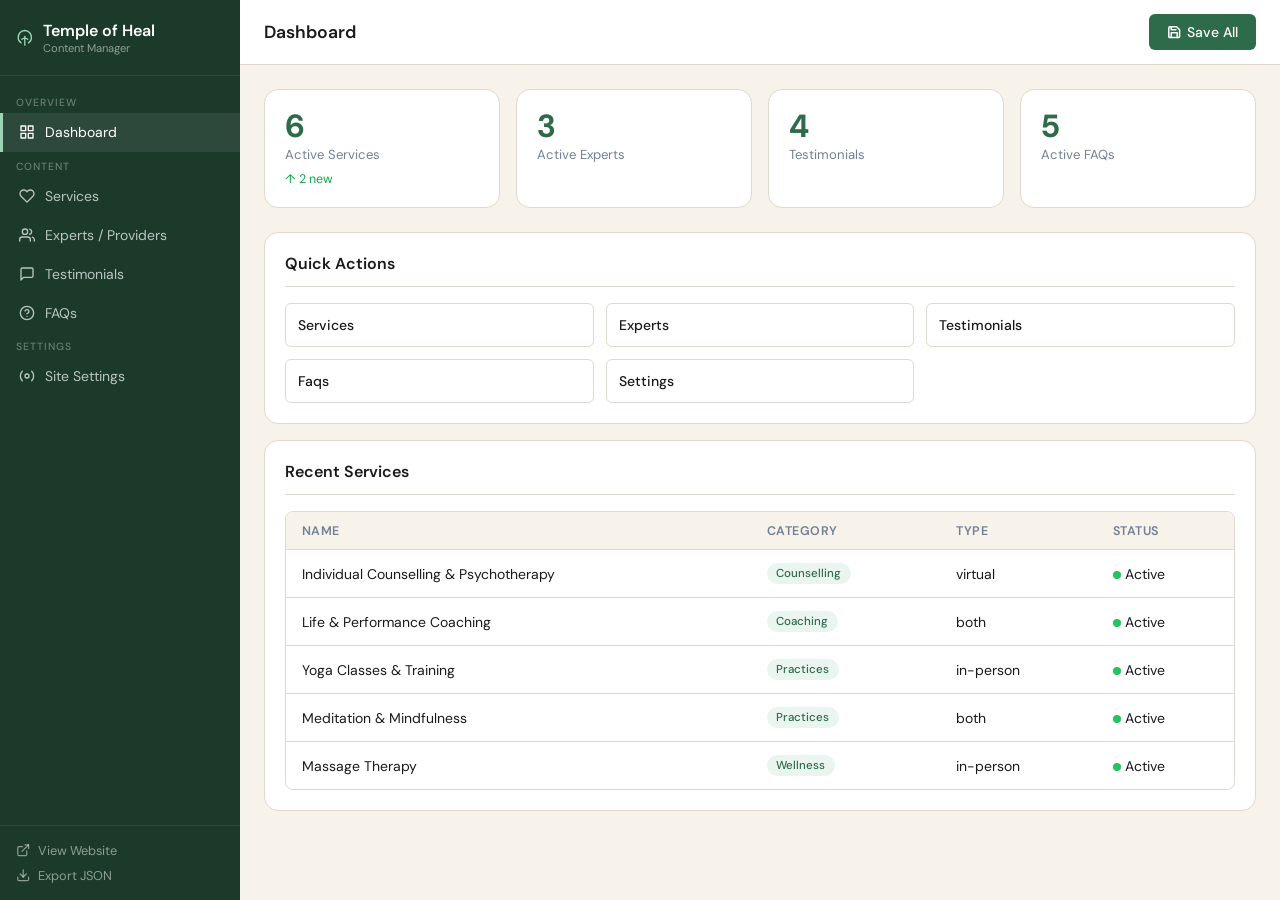
==== admin/index.html @ 11eb3a42 "Local changes: hero image, newsletter, social proof, CSS fix" ====
<!DOCTYPE html>
<html lang="en">
<head>
  <meta charset="UTF-8">
  <meta name="viewport" content="width=device-width, initial-scale=1.0">
  <title>CMS Admin – Temple of Heal</title>
  <meta name="robots" content="noindex, nofollow">
  <link rel="preconnect" href="https://fonts.googleapis.com">
  <link rel="preconnect" href="https://fonts.gstatic.com" crossorigin>
  <link href="https://fonts.googleapis.com/css2?family=DM+Sans:opsz,wght@9..40,300;9..40,400;9..40,500;9..40,600&display=swap" rel="stylesheet">
  <link rel="icon" href="data:image/svg+xml,<svg xmlns='http://www.w3.org/2000/svg' viewBox='0 0 100 100'><rect width='100' height='100' rx='20' fill='%231B3A2A'/><text y='72' x='50' text-anchor='middle' font-size='60'>🌿</text></svg>">
  <style>
    *, *::before, *::after { box-sizing: border-box; margin: 0; padding: 0; }
    :root {
      --g900: #0F2419; --g800: #1B3A2A; --g600: #2E6B4A; --g400: #5AA878;
      --g100: #EBF5F0; --cream: #F7F2EA; --white: #fff;
      --text: #1A1A1A; --mid: #4A5568; --lt: #718096;
      --border: #E2D9CC; --gold: #C49B3C; --red: #DC2626;
      --r: 0.5rem; --r-lg: 0.875rem; --shadow: 0 2px 12px rgba(0,0,0,.08);
      --trans: .2s ease; --sidebar-w: 240px;
    }
    html, body { height: 100%; font-family: 'DM Sans', system-ui, sans-serif; color: var(--text); background: var(--cream); }
    a { color: inherit; text-decoration: none; }
    button { cursor: pointer; font-family: inherit; }
    input, textarea, select { font-family: inherit; }
    img { max-width: 100%; }

    /* Layout */
    .app { display: flex; height: 100vh; overflow: hidden; }
    .sidebar {
      width: var(--sidebar-w); flex-shrink: 0; background: var(--g800);
      display: flex; flex-direction: column; overflow-y: auto;
    }
    .sidebar-header {
      padding: 1.25rem 1rem; border-bottom: 1px solid rgba(255,255,255,.08);
      display: flex; align-items: center; gap: .6rem;
      color: #fff; font-size: 1rem; font-weight: 600;
    }
    .sidebar-header svg { color: #9DD4B5; width: 1.1rem; height: 1.1rem; }
    .sidebar-header small { display: block; font-size: .7rem; font-weight: 400; color: rgba(255,255,255,.5); }
    .sidebar-nav { flex: 1; padding: .75rem 0; }
    .nav-section { padding: .5rem 1rem .25rem; font-size: .65rem; letter-spacing: .1em; text-transform: uppercase; color: rgba(255,255,255,.35); font-weight: 500; }
    .nav-item {
      display: flex; align-items: center; gap: .65rem; padding: .65rem 1rem;
      color: rgba(255,255,255,.7); font-size: .875rem; cursor: pointer;
      border-left: 3px solid transparent; transition: var(--trans);
    }
    .nav-item:hover { color: #fff; background: rgba(255,255,255,.05); }
    .nav-item.active { color: #fff; background: rgba(255,255,255,.08); border-left-color: #9DD4B5; }
    .nav-item svg { width: 1rem; height: 1rem; flex-shrink: 0; }
    .sidebar-footer {
      padding: 1rem; border-top: 1px solid rgba(255,255,255,.08);
      display: flex; flex-direction: column; gap: .5rem;
    }
    .sidebar-footer a {
      display: flex; align-items: center; gap: .5rem; color: rgba(255,255,255,.5);
      font-size: .8rem; transition: color var(--trans);
    }
    .sidebar-footer a:hover { color: rgba(255,255,255,.85); }
    .sidebar-footer a svg { width: .9rem; height: .9rem; }

    /* Main content */
    .main { flex: 1; overflow-y: auto; display: flex; flex-direction: column; }
    .topbar {
      background: var(--white); border-bottom: 1px solid var(--border);
      padding: .875rem 1.5rem; display: flex; align-items: center; justify-content: space-between;
      position: sticky; top: 0; z-index: 100;
    }
    .topbar h1 { font-size: 1.1rem; font-weight: 600; }
    .topbar-actions { display: flex; align-items: center; gap: .75rem; }
    .content { flex: 1; padding: 1.5rem; }

    /* Buttons */
    .btn { display: inline-flex; align-items: center; gap: .4rem; padding: .55rem 1.1rem; border-radius: 0.375rem; font-size: .875rem; font-weight: 500; border: none; transition: var(--trans); cursor: pointer; }
    .btn-primary { background: var(--g600); color: #fff; }
    .btn-primary:hover { background: #245839; }
    .btn-secondary { background: var(--white); color: var(--text); border: 1.5px solid var(--border); }
    .btn-secondary:hover { border-color: var(--g600); color: var(--g600); }
    .btn-danger { background: #FEF2F2; color: var(--red); border: 1.5px solid #FECACA; }
    .btn-danger:hover { background: #FEE2E2; }
    .btn-sm { padding: .35rem .75rem; font-size: .8rem; }
    .btn svg { width: .9rem; height: .9rem; }

    /* Cards */
    .card { background: var(--white); border: 1.5px solid var(--border); border-radius: var(--r-lg); padding: 1.25rem; margin-bottom: 1rem; }
    .card-header { display: flex; align-items: center; justify-content: space-between; margin-bottom: 1rem; padding-bottom: .75rem; border-bottom: 1px solid var(--border); }
    .card-header h2 { font-size: 1rem; font-weight: 600; }

    /* Tables */
    .table-wrap { overflow-x: auto; border-radius: var(--r); border: 1.5px solid var(--border); }
    table { width: 100%; border-collapse: collapse; }
    th { background: var(--cream); text-align: left; padding: .65rem 1rem; font-size: .78rem; font-weight: 600; letter-spacing: .04em; text-transform: uppercase; color: var(--lt); border-bottom: 1.5px solid var(--border); }
    td { padding: .8rem 1rem; border-bottom: 1px solid var(--border); font-size: .875rem; vertical-align: middle; }
    tr:last-child td { border-bottom: none; }
    tr:hover td { background: var(--cream); }
    .td-actions { display: flex; gap: .4rem; }

    /* Badges */
    .badge { display: inline-flex; align-items: center; gap: .25rem; padding: .2rem .6rem; border-radius: 999px; font-size: .72rem; font-weight: 500; }
    .badge-green { background: var(--g100); color: var(--g600); }
    .badge-gold { background: #FFF8E7; color: var(--gold); }
    .badge-gray { background: #F3F4F6; color: #6B7280; }
    .badge-new { background: #FFF7ED; color: #C2410C; }
    .status-dot { width: .5rem; height: .5rem; border-radius: 50%; display: inline-block; }
    .dot-green { background: #22C55E; }
    .dot-gray { background: #9CA3AF; }

    /* Forms */
    .form-grid { display: grid; grid-template-columns: repeat(2, 1fr); gap: 1rem; }
    .form-grid.cols-1 { grid-template-columns: 1fr; }
    .field { display: flex; flex-direction: column; gap: .4rem; }
    .field.span-2 { grid-column: 1 / -1; }
    label { font-size: .82rem; font-weight: 500; color: var(--mid); }
    label .req { color: var(--red); margin-left: 2px; }
    input[type=text], input[type=email], input[type=url], input[type=tel], input[type=number],
    textarea, select {
      width: 100%; padding: .6rem .85rem; border: 1.5px solid var(--border); border-radius: var(--r);
      font-size: .875rem; color: var(--text); background: var(--white);
      transition: border-color var(--trans), box-shadow var(--trans); outline: none;
    }
    input:focus, textarea:focus, select:focus { border-color: var(--g600); box-shadow: 0 0 0 3px rgba(46,107,74,.1); }
    textarea { resize: vertical; min-height: 100px; }
    .hint { font-size: .75rem; color: var(--lt); }

    /* Tabs */
    .tab-bar { display: flex; gap: .25rem; background: var(--cream); border: 1.5px solid var(--border); border-radius: var(--r); padding: .25rem; margin-bottom: 1.25rem; width: fit-content; flex-wrap: wrap; }
    .tab { padding: .4rem 1rem; border-radius: calc(var(--r) - 2px); font-size: .85rem; font-weight: 500; color: var(--mid); cursor: pointer; transition: var(--trans); border: none; background: none; }
    .tab.active { background: var(--white); color: var(--g600); box-shadow: var(--shadow); }

    /* Fields manager */
    .fields-list { display: flex; flex-direction: column; gap: .5rem; }
    .field-item { display: flex; align-items: center; gap: .75rem; background: var(--cream); border: 1.5px solid var(--border); border-radius: var(--r); padding: .6rem .85rem; }
    .field-item input[type=text] { flex: 1; border: none; background: transparent; box-shadow: none; padding: 0; }
    .field-item input[type=text]:focus { box-shadow: none; border: none; }
    .field-badge { font-size: .7rem; padding: .15rem .5rem; border-radius: 999px; white-space: nowrap; }
    .field-badge.req { background: #FFF7ED; color: #C2410C; }
    .field-badge.opt { background: var(--g100); color: var(--g600); }
    .add-field-row { display: flex; gap: .5rem; margin-top: .5rem; }
    .add-field-row input { flex: 1; }

    /* Modal */
    .modal-backdrop { position: fixed; inset: 0; background: rgba(0,0,0,.45); z-index: 999; display: flex; align-items: center; justify-content: center; padding: 1rem; }
    .modal-backdrop[hidden] { display: none; }
    .modal { background: var(--white); border-radius: var(--r-lg); width: 100%; max-width: 680px; max-height: 90vh; display: flex; flex-direction: column; box-shadow: 0 20px 60px rgba(0,0,0,.2); }
    .modal-header { padding: 1.25rem 1.5rem; border-bottom: 1px solid var(--border); display: flex; align-items: center; justify-content: space-between; flex-shrink: 0; }
    .modal-header h3 { font-size: 1rem; font-weight: 600; }
    .modal-body { padding: 1.5rem; overflow-y: auto; flex: 1; }
    .modal-footer { padding: 1rem 1.5rem; border-top: 1px solid var(--border); display: flex; justify-content: flex-end; gap: .75rem; flex-shrink: 0; }

    /* Dashboard stats */
    .stats-grid { display: grid; grid-template-columns: repeat(4, 1fr); gap: 1rem; margin-bottom: 1.5rem; }
    .stat-card { background: var(--white); border: 1.5px solid var(--border); border-radius: var(--r-lg); padding: 1.25rem; }
    .stat-card .num { font-size: 2rem; font-weight: 700; color: var(--g600); line-height: 1; display: block; }
    .stat-card .lbl { font-size: .82rem; color: var(--lt); margin-top: .3rem; }
    .stat-card .chg { font-size: .78rem; color: #16A34A; margin-top: .5rem; }

    /* Toggle switch */
    .toggle-wrap { display: flex; align-items: center; gap: .5rem; }
    .toggle { position: relative; width: 2.5rem; height: 1.4rem; flex-shrink: 0; }
    .toggle input { opacity: 0; width: 0; height: 0; }
    .toggle-slider { position: absolute; inset: 0; background: #D1D5DB; border-radius: 999px; cursor: pointer; transition: var(--trans); }
    .toggle-slider::before { content: ''; position: absolute; width: 1rem; height: 1rem; left: .2rem; top: 50%; transform: translateY(-50%); background: #fff; border-radius: 50%; transition: var(--trans); }
    .toggle input:checked + .toggle-slider { background: var(--g600); }
    .toggle input:checked + .toggle-slider::before { left: 1.3rem; }
    .toggle-label { font-size: .875rem; color: var(--mid); }

    /* Alert */
    .alert { display: flex; align-items: flex-start; gap: .75rem; padding: .875rem 1rem; border-radius: var(--r); margin-bottom: 1rem; font-size: .875rem; }
    .alert-success { background: #F0FDF4; color: #166534; border: 1px solid #BBF7D0; }
    .alert-error   { background: #FEF2F2; color: var(--red); border: 1px solid #FECACA; }
    .alert[hidden]  { display: none; }
    .alert svg { width: 1rem; height: 1rem; flex-shrink: 0; margin-top: .1rem; }

    /* Responsive */
    @media (max-width: 900px) {
      .stats-grid { grid-template-columns: repeat(2, 1fr); }
    }
    @media (max-width: 680px) {
      .sidebar { display: none; }
      .form-grid { grid-template-columns: 1fr; }
      .stats-grid { grid-template-columns: 1fr 1fr; }
    }
  </style>
</head>
<body>
<div class="app">

  <!-- ── Sidebar ────────────────────────────────────────── -->
  <aside class="sidebar" role="navigation" aria-label="Admin navigation">
    <div class="sidebar-header">
      <svg viewBox="0 0 24 24" fill="none" stroke="currentColor" stroke-width="1.8" stroke-linecap="round" stroke-linejoin="round" aria-hidden="true"><path d="M12 2C6 2 3 7 3 12c0 3 1.5 5.5 4 7"/><path d="M12 2c6 0 9 5 9 10 0 3-1.5 5.5-4 7"/><path d="M12 22V10"/><path d="M8 14c1.5-1 3-1.5 4-1.5s2.5.5 4 1.5"/></svg>
      <div>Temple of Heal<small>Content Manager</small></div>
    </div>

    <nav class="sidebar-nav">
      <div class="nav-section">Overview</div>
      <div class="nav-item active" data-panel="dashboard">
        <svg viewBox="0 0 24 24" fill="none" stroke="currentColor" stroke-width="2" stroke-linecap="round" stroke-linejoin="round"><rect x="3" y="3" width="7" height="7"/><rect x="14" y="3" width="7" height="7"/><rect x="14" y="14" width="7" height="7"/><rect x="3" y="14" width="7" height="7"/></svg>
        Dashboard
      </div>

      <div class="nav-section">Content</div>
      <div class="nav-item" data-panel="services">
        <svg viewBox="0 0 24 24" fill="none" stroke="currentColor" stroke-width="2" stroke-linecap="round" stroke-linejoin="round"><path d="M20.84 4.61a5.5 5.5 0 0 0-7.78 0L12 5.67l-1.06-1.06a5.5 5.5 0 0 0-7.78 7.78l1.06 1.06L12 21.23l7.78-7.78 1.06-1.06a5.5 5.5 0 0 0 0-7.78z"/></svg>
        Services
      </div>
      <div class="nav-item" data-panel="experts">
        <svg viewBox="0 0 24 24" fill="none" stroke="currentColor" stroke-width="2" stroke-linecap="round" stroke-linejoin="round"><path d="M17 21v-2a4 4 0 0 0-4-4H5a4 4 0 0 0-4 4v2"/><circle cx="9" cy="7" r="4"/><path d="M23 21v-2a4 4 0 0 0-3-3.87"/><path d="M16 3.13a4 4 0 0 1 0 7.75"/></svg>
        Experts / Providers
      </div>
      <div class="nav-item" data-panel="testimonials">
        <svg viewBox="0 0 24 24" fill="none" stroke="currentColor" stroke-width="2" stroke-linecap="round" stroke-linejoin="round"><path d="M21 15a2 2 0 0 1-2 2H7l-4 4V5a2 2 0 0 1 2-2h14a2 2 0 0 1 2 2z"/></svg>
        Testimonials
      </div>
      <div class="nav-item" data-panel="faqs">
        <svg viewBox="0 0 24 24" fill="none" stroke="currentColor" stroke-width="2" stroke-linecap="round" stroke-linejoin="round"><circle cx="12" cy="12" r="10"/><path d="M9.09 9a3 3 0 0 1 5.83 1c0 2-3 3-3 3"/><line x1="12" y1="17" x2="12.01" y2="17"/></svg>
        FAQs
      </div>

      <div class="nav-section">Settings</div>
      <div class="nav-item" data-panel="settings">
        <svg viewBox="0 0 24 24" fill="none" stroke="currentColor" stroke-width="2" stroke-linecap="round" stroke-linejoin="round"><circle cx="12" cy="12" r="3"/><path d="M19.07 4.93a10 10 0 0 1 0 14.14"/><path d="M4.93 4.93a10 10 0 0 0 0 14.14"/></svg>
        Site Settings
      </div>
    </nav>

    <div class="sidebar-footer">
      <a href="../index.html" target="_blank">
        <svg viewBox="0 0 24 24" fill="none" stroke="currentColor" stroke-width="2" stroke-linecap="round" stroke-linejoin="round" aria-hidden="true"><path d="M18 13v6a2 2 0 0 1-2 2H5a2 2 0 0 1-2-2V8a2 2 0 0 1 2-2h6"/><polyline points="15 3 21 3 21 9"/><line x1="10" y1="14" x2="21" y2="3"/></svg>
        View Website
      </a>
      <a href="#" id="export-btn">
        <svg viewBox="0 0 24 24" fill="none" stroke="currentColor" stroke-width="2" stroke-linecap="round" stroke-linejoin="round" aria-hidden="true"><path d="M21 15v4a2 2 0 0 1-2 2H5a2 2 0 0 1-2-2v-4"/><polyline points="7 10 12 15 17 10"/><line x1="12" y1="15" x2="12" y2="3"/></svg>
        Export JSON
      </a>
    </div>
  </aside>

  <!-- ── Main content ───────────────────────────────────── -->
  <div class="main">
    <div class="topbar">
      <h1 id="panel-title">Dashboard</h1>
      <div class="topbar-actions">
        <div id="alert-success" class="alert alert-success" hidden>
          <svg viewBox="0 0 24 24" fill="none" stroke="currentColor" stroke-width="2" stroke-linecap="round" stroke-linejoin="round"><path d="M22 11.08V12a10 10 0 1 1-5.93-9.14"/><polyline points="22 4 12 14.01 9 11.01"/></svg>
          <span id="alert-text">Saved!</span>
        </div>
        <button class="btn btn-primary" id="save-btn">
          <svg viewBox="0 0 24 24" fill="none" stroke="currentColor" stroke-width="2.5" stroke-linecap="round" stroke-linejoin="round" aria-hidden="true"><path d="M19 21H5a2 2 0 0 1-2-2V5a2 2 0 0 1 2-2h11l5 5v11a2 2 0 0 1-2 2z"/><polyline points="17 21 17 13 7 13 7 21"/><polyline points="7 3 7 8 15 8"/></svg>
          Save All
        </button>
      </div>
    </div>

    <div class="content" id="main-content">
      <!-- Panels rendered by JS -->
    </div>
  </div>
</div>

<!-- Modal for service/expert editing -->
<div class="modal-backdrop" id="modal" hidden>
  <div class="modal" role="dialog" aria-modal="true" aria-labelledby="modal-title">
    <div class="modal-header">
      <h3 id="modal-title">Edit Item</h3>
      <button class="btn btn-secondary btn-sm" id="modal-close">
        <svg viewBox="0 0 24 24" fill="none" stroke="currentColor" stroke-width="2.5" stroke-linecap="round" stroke-linejoin="round"><line x1="18" y1="6" x2="6" y2="18"/><line x1="6" y1="6" x2="18" y2="18"/></svg>
        Close
      </button>
    </div>
    <div class="modal-body" id="modal-body"></div>
    <div class="modal-footer">
      <button class="btn btn-secondary" id="modal-cancel">Cancel</button>
      <button class="btn btn-primary" id="modal-save">Save Changes</button>
    </div>
  </div>
</div>

<script src="../js/cms-data.js"></script>
<script>
(function () {
  'use strict';

  /* ── State ───────────────────────────────────────────── */
  let cms;
  try {
    const saved = localStorage.getItem('toh_cms');
    cms = saved ? JSON.parse(saved) : deepCopy(TOH_CMS);
  } catch (_) {
    cms = deepCopy(TOH_CMS);
  }

  function deepCopy(o) { return JSON.parse(JSON.stringify(o)); }
  function saveCMS() {
    localStorage.setItem('toh_cms', JSON.stringify(cms));
    showAlert('Changes saved successfully!');
  }
  function showAlert(msg) {
    const el = document.getElementById('alert-success');
    document.getElementById('alert-text').textContent = msg;
    el.hidden = false;
    clearTimeout(el._t);
    el._t = setTimeout(() => { el.hidden = true; }, 2500);
  }

  let currentPanel = 'dashboard';
  let modalCallback = null;

  /* ── Nav ─────────────────────────────────────────────── */
  document.querySelectorAll('.nav-item[data-panel]').forEach(item => {
    item.addEventListener('click', () => {
      document.querySelectorAll('.nav-item').forEach(i => i.classList.remove('active'));
      item.classList.add('active');
      currentPanel = item.dataset.panel;
      document.getElementById('panel-title').textContent = item.textContent.trim();
      renderPanel(currentPanel);
    });
  });

  /* ── Save button ─────────────────────────────────────── */
  document.getElementById('save-btn').addEventListener('click', saveCMS);

  /* ── Export ──────────────────────────────────────────── */
  document.getElementById('export-btn').addEventListener('click', e => {
    e.preventDefault();
    const blob = new Blob([JSON.stringify(cms, null, 2)], { type: 'application/json' });
    const a = document.createElement('a');
    a.href = URL.createObjectURL(blob);
    a.download = 'toh-cms-export.json';
    a.click();
  });

  /* ── Modal ───────────────────────────────────────────── */
  function openModal(title, bodyHtml, onSave) {
    document.getElementById('modal-title').textContent = title;
    document.getElementById('modal-body').innerHTML = bodyHtml;
    modalCallback = onSave;
    document.getElementById('modal').hidden = false;
  }
  function closeModal() {
    document.getElementById('modal').hidden = true;
    modalCallback = null;
  }
  document.getElementById('modal-close').addEventListener('click', closeModal);
  document.getElementById('modal-cancel').addEventListener('click', closeModal);
  document.getElementById('modal-save').addEventListener('click', () => {
    if (modalCallback) modalCallback();
    closeModal();
    saveCMS();
  });
  document.getElementById('modal').addEventListener('click', e => {
    if (e.target === document.getElementById('modal')) closeModal();
  });

  /* ── Render panels ───────────────────────────────────── */
  function renderPanel(name) {
    const el = document.getElementById('main-content');
    switch (name) {
      case 'dashboard':    el.innerHTML = dashboardHTML(); break;
      case 'services':     el.innerHTML = servicesHTML(); bindServiceEvents(); break;
      case 'experts':      el.innerHTML = expertsHTML(); bindExpertEvents(); break;
      case 'testimonials': el.innerHTML = testimonialsHTML(); bindTestimonialEvents(); break;
      case 'faqs':         el.innerHTML = faqsHTML(); bindFaqEvents(); break;
      case 'settings':     el.innerHTML = settingsHTML(); bindSettingsEvents(); break;
    }
  }

  /* ── DASHBOARD ───────────────────────────────────────── */
  function dashboardHTML() {
    const activeServices = cms.services.filter(s => s.isActive).length;
    const activeExperts  = cms.experts.filter(e => e.isActive).length;
    return `
    <div class="stats-grid">
      <div class="stat-card"><span class="num">${activeServices}</span><div class="lbl">Active Services</div><div class="chg">↑ ${cms.services.filter(s=>s.isNew).length} new</div></div>
      <div class="stat-card"><span class="num">${activeExperts}</span><div class="lbl">Active Experts</div></div>
      <div class="stat-card"><span class="num">${cms.testimonials.filter(t=>t.isActive).length}</span><div class="lbl">Testimonials</div></div>
      <div class="stat-card"><span class="num">${cms.faqs.filter(f=>f.isActive).length}</span><div class="lbl">Active FAQs</div></div>
    </div>
    <div class="card">
      <div class="card-header"><h2>Quick Actions</h2></div>
      <div style="display:grid;grid-template-columns:repeat(3,1fr);gap:.75rem">
        ${['services','experts','testimonials','faqs','settings'].map(p=>`
          <button class="btn btn-secondary" onclick="document.querySelector('[data-panel=${p}]').click()"
            style="justify-content:flex-start;gap:.5rem;padding:.75rem">
            ${p.charAt(0).toUpperCase()+p.slice(1)}
          </button>`).join('')}
      </div>
    </div>
    <div class="card">
      <div class="card-header"><h2>Recent Services</h2></div>
      <div class="table-wrap">
        <table>
          <thead><tr><th>Name</th><th>Category</th><th>Type</th><th>Status</th></tr></thead>
          <tbody>${cms.services.slice(0,5).map(s=>`
            <tr>
              <td>${s.name}</td>
              <td><span class="badge badge-green">${s.category}</span></td>
              <td>${s.sessionType}</td>
              <td><span class="status-dot ${s.isActive?'dot-green':'dot-gray'}"></span> ${s.isActive?'Active':'Inactive'}</td>
            </tr>`).join('')}
          </tbody>
        </table>
      </div>
    </div>`;
  }

  /* ── SERVICES ────────────────────────────────────────── */
  function servicesHTML() {
    return `
    <div class="card">
      <div class="card-header">
        <h2>Services (${cms.services.length})</h2>
        <button class="btn btn-primary btn-sm" id="add-service-btn">+ Add Service</button>
      </div>
      <div class="table-wrap">
        <table>
          <thead><tr><th>Name</th><th>Category</th><th>Price Range</th><th>Type</th><th>New</th><th>Status</th><th>Actions</th></tr></thead>
          <tbody id="services-tbody">
            ${cms.services.map((s,i) => `
            <tr data-idx="${i}">
              <td><strong>${s.name}</strong></td>
              <td><span class="badge badge-green">${s.category}</span></td>
              <td>${s.priceRange}</td>
              <td>${s.sessionType}</td>
              <td>${s.isNew ? '<span class="badge badge-new">NEW</span>' : '—'}</td>
              <td>
                <label class="toggle-wrap">
                  <label class="toggle"><input type="checkbox" class="service-toggle" data-idx="${i}" ${s.isActive?'checked':''}><span class="toggle-slider"></span></label>
                  <span class="toggle-label">${s.isActive?'Active':'Off'}</span>
                </label>
              </td>
              <td>
                <div class="td-actions">
                  <button class="btn btn-secondary btn-sm edit-service" data-idx="${i}">Edit</button>
                  <button class="btn btn-danger btn-sm del-service" data-idx="${i}">Del</button>
                </div>
              </td>
            </tr>`).join('')}
          </tbody>
        </table>
      </div>
    </div>`;
  }

  function serviceModalHTML(s) {
    const rf = (s.requiredFields || []).join(', ');
    const of_ = (s.optionalFields || []).join(', ');
    const rd = (s.requiredDocs || []).join(', ');
    const od = (s.optionalDocs || []).join(', ');
    const dur = (s.duration || []).join(', ');
    return `
    <div class="tab-bar" id="svc-tabs">
      <button class="tab active" data-tab="basic">Basic Info</button>
      <button class="tab" data-tab="fields">Booking Fields</button>
      <button class="tab" data-tab="docs">Documents</button>
    </div>

    <div id="svc-tab-basic">
      <div class="form-grid">
        <div class="field"><label>Service Name <span class="req">*</span></label><input type="text" id="s-name" value="${s.name||''}"></div>
        <div class="field"><label>Category <span class="req">*</span></label>
          <select id="s-cat">
            ${['Counselling','Coaching','Practices','Wellness','Community'].map(c=>`<option ${s.category===c?'selected':''}>${c}</option>`).join('')}
          </select>
        </div>
        <div class="field span-2"><label>Description</label><textarea id="s-desc">${s.description||''}</textarea></div>
        <div class="field"><label>Price Range</label><input type="text" id="s-price" value="${s.priceRange||''}" placeholder="e.g. $60 – $200"></div>
        <div class="field"><label>Session Type</label>
          <select id="s-type">
            ${['virtual','in-person','both'].map(t=>`<option value="${t}" ${s.sessionType===t?'selected':''}>${t}</option>`).join('')}
          </select>
        </div>
        <div class="field"><label>Duration Options <span class="hint">(comma-separated)</span></label><input type="text" id="s-dur" value="${dur}"></div>
        <div class="field" style="display:flex;align-items:center;gap:1rem;padding-top:1.5rem">
          <label class="toggle"><input type="checkbox" id="s-new" ${s.isNew?'checked':''}><span class="toggle-slider"></span></label>
          <span>Mark as NEW</span>
          <label class="toggle" style="margin-left:1rem"><input type="checkbox" id="s-active" ${s.isActive?'checked':''}><span class="toggle-slider"></span></label>
          <span>Active</span>
        </div>
      </div>
    </div>

    <div id="svc-tab-fields" style="display:none">
      <div class="form-grid cols-1">
        <div class="field">
          <label>Required Booking Fields <span class="req">*</span></label>
          <input type="text" id="s-rfields" value="${rf}" placeholder="full_name, email, phone, reason_for_visit">
          <span class="hint">Comma-separated. These are mandatory for clients to fill when booking.</span>
        </div>
        <div class="field">
          <label>Optional Booking Fields</label>
          <input type="text" id="s-ofields" value="${of_}" placeholder="health_conditions, preferences, notes">
          <span class="hint">Comma-separated. These are optional extras clients may fill.</span>
        </div>
      </div>
    </div>

    <div id="svc-tab-docs" style="display:none">
      <div class="form-grid cols-1">
        <div class="field">
          <label>Required Documents (Provider must upload) <span class="req">*</span></label>
          <input type="text" id="s-rdocs" value="${rd}" placeholder="professional_license, liability_insurance, id_verification">
          <span class="hint">Comma-separated. Providers must upload these before going live.</span>
        </div>
        <div class="field">
          <label>Optional Documents (Provider may upload)</label>
          <input type="text" id="s-ododocs" value="${od}" placeholder="certifications, bio_photo, intro_video">
          <span class="hint">Comma-separated. These enhance the provider's profile.</span>
        </div>
      </div>
    </div>
    <script>
      document.getElementById('svc-tabs').addEventListener('click', function(e){
        const t = e.target.closest('.tab');
        if(!t) return;
        document.querySelectorAll('#svc-tabs .tab').forEach(b=>b.classList.remove('active'));
        t.classList.add('active');
        ['basic','fields','docs'].forEach(id=>{ document.getElementById('svc-tab-'+id).style.display='none'; });
        document.getElementById('svc-tab-'+t.dataset.tab).style.display='';
      });
    <\/script>`;
  }

  function bindServiceEvents() {
    document.getElementById('add-service-btn').addEventListener('click', () => {
      openModal('Add Service', serviceModalHTML({name:'',category:'Coaching',description:'',priceRange:'',sessionType:'virtual',duration:[],isNew:false,isActive:true,requiredFields:[],optionalFields:[],requiredDocs:[],optionalDocs:[]}), () => {
        const s = collectServiceForm();
        if (!s.name) return;
        s.id = s.name.toLowerCase().replace(/\s+/g,'-');
        cms.services.push(s);
      });
    });

    document.querySelectorAll('.edit-service').forEach(btn => {
      btn.addEventListener('click', () => {
        const i = +btn.dataset.idx;
        const s = cms.services[i];
        openModal('Edit Service: ' + s.name, serviceModalHTML(s), () => {
          const updated = collectServiceForm();
          cms.services[i] = { ...s, ...updated };
        });
      });
    });

    document.querySelectorAll('.del-service').forEach(btn => {
      btn.addEventListener('click', () => {
        if (!confirm('Delete this service?')) return;
        cms.services.splice(+btn.dataset.idx, 1);
        saveCMS();
        renderPanel('services');
      });
    });

    document.querySelectorAll('.service-toggle').forEach(chk => {
      chk.addEventListener('change', () => {
        cms.services[+chk.dataset.idx].isActive = chk.checked;
        saveCMS();
      });
    });
  }

  function collectServiceForm() {
    return {
      name:           document.getElementById('s-name').value.trim(),
      category:       document.getElementById('s-cat').value,
      description:    document.getElementById('s-desc').value.trim(),
      priceRange:     document.getElementById('s-price').value.trim(),
      sessionType:    document.getElementById('s-type').value,
      duration:       document.getElementById('s-dur').value.split(',').map(x=>x.trim()).filter(Boolean),
      isNew:          document.getElementById('s-new').checked,
      isActive:       document.getElementById('s-active').checked,
      requiredFields: document.getElementById('s-rfields').value.split(',').map(x=>x.trim()).filter(Boolean),
      optionalFields: document.getElementById('s-ofields').value.split(',').map(x=>x.trim()).filter(Boolean),
      requiredDocs:   document.getElementById('s-rdocs').value.split(',').map(x=>x.trim()).filter(Boolean),
      optionalDocs:   document.getElementById('s-ododocs').value.split(',').map(x=>x.trim()).filter(Boolean),
    };
  }

  /* ── EXPERTS ─────────────────────────────────────────── */
  function expertsHTML() {
    return `
    <div class="card">
      <div class="card-header">
        <h2>Experts / Providers (${cms.experts.length})</h2>
        <button class="btn btn-primary btn-sm" id="add-expert-btn">+ Add Expert</button>
      </div>
      <div class="table-wrap">
        <table>
          <thead><tr><th>Photo</th><th>Name</th><th>Specialty</th><th>Rating</th><th>Tier</th><th>Featured</th><th>Status</th><th>Actions</th></tr></thead>
          <tbody>${cms.experts.map((ex,i)=>`
            <tr data-idx="${i}">
              <td><img src="${ex.photo||'https://picsum.photos/seed/'+i+'/40/40'}" style="width:2.5rem;height:2.5rem;border-radius:50%;object-fit:cover" alt="${ex.name}"></td>
              <td><strong>${ex.name}</strong><br><small style="color:var(--lt)">${ex.nextSlot?'Next: '+ex.nextSlot:''}</small></td>
              <td>${ex.specialty}</td>
              <td>⭐ ${ex.rating} <span style="color:var(--lt)">(${ex.reviews})</span></td>
              <td><span class="badge ${ex.tier==='Gold'?'badge-gold':ex.tier==='Platinum'?'badge-gold':'badge-green'}">${ex.tier}</span></td>
              <td>${ex.featured?'⭐ Yes':'—'}</td>
              <td><label class="toggle"><input type="checkbox" class="expert-toggle" data-idx="${i}" ${ex.isActive?'checked':''}><span class="toggle-slider"></span></label></td>
              <td><div class="td-actions">
                <button class="btn btn-secondary btn-sm edit-expert" data-idx="${i}">Edit</button>
                <button class="btn btn-danger btn-sm del-expert" data-idx="${i}">Del</button>
              </div></td>
            </tr>`).join('')}
          </tbody>
        </table>
      </div>
    </div>`;
  }

  function expertModalHTML(ex) {
    return `
    <div class="form-grid">
      <div class="field"><label>Name <span class="req">*</span></label><input type="text" id="e-name" value="${ex.name||''}"></div>
      <div class="field"><label>Specialty</label><input type="text" id="e-spec" value="${ex.specialty||''}"></div>
      <div class="field span-2"><label>Photo URL</label><input type="url" id="e-photo" value="${ex.photo||''}"></div>
      <div class="field span-2"><label>Bio</label><textarea id="e-bio">${ex.bio||''}</textarea></div>
      <div class="field"><label>Rating (0-5)</label><input type="number" id="e-rating" value="${ex.rating||5}" min="0" max="5" step="0.1"></div>
      <div class="field"><label>Review Count</label><input type="number" id="e-reviews" value="${ex.reviews||0}"></div>
      <div class="field"><label>Tier</label>
        <select id="e-tier">${['Silver','Gold','Platinum'].map(t=>`<option ${ex.tier===t?'selected':''}>${t}</option>`).join('')}</select>
      </div>
      <div class="field"><label>Next Slot</label><input type="text" id="e-slot" value="${ex.nextSlot||''}" placeholder="Mon, 3pm"></div>
      <div class="field"><label>LinkedIn URL</label><input type="url" id="e-li" value="${(ex.social&&ex.social.linkedin)||''}"></div>
      <div class="field"><label>Instagram URL</label><input type="url" id="e-ig" value="${(ex.social&&ex.social.instagram)||''}"></div>
      <div class="field" style="display:flex;align-items:center;gap:1rem;padding-top:1.25rem">
        <label class="toggle"><input type="checkbox" id="e-featured" ${ex.featured?'checked':''}><span class="toggle-slider"></span></label>
        <span>Featured (Pro Spotlight)</span>
        <label class="toggle" style="margin-left:1rem"><input type="checkbox" id="e-active" ${ex.isActive?'checked':''}><span class="toggle-slider"></span></label>
        <span>Active</span>
      </div>
    </div>`;
  }

  function collectExpertForm() {
    return {
      name:     document.getElementById('e-name').value.trim(),
      specialty:document.getElementById('e-spec').value.trim(),
      photo:    document.getElementById('e-photo').value.trim(),
      bio:      document.getElementById('e-bio').value.trim(),
      rating:   parseFloat(document.getElementById('e-rating').value) || 5,
      reviews:  parseInt(document.getElementById('e-reviews').value) || 0,
      tier:     document.getElementById('e-tier').value,
      nextSlot: document.getElementById('e-slot').value.trim(),
      social:   { linkedin: document.getElementById('e-li').value.trim(), instagram: document.getElementById('e-ig').value.trim() },
      featured: document.getElementById('e-featured').checked,
      isActive: document.getElementById('e-active').checked,
    };
  }

  function bindExpertEvents() {
    document.getElementById('add-expert-btn').addEventListener('click', () => {
      openModal('Add Expert', expertModalHTML({isActive:true}), () => {
        const ex = collectExpertForm();
        if (!ex.name) return;
        cms.experts.push(ex);
      });
    });
    document.querySelectorAll('.edit-expert').forEach(btn => {
      btn.addEventListener('click', () => {
        const i = +btn.dataset.idx;
        openModal('Edit Expert: ' + cms.experts[i].name, expertModalHTML(cms.experts[i]), () => {
          cms.experts[i] = { ...cms.experts[i], ...collectExpertForm() };
        });
      });
    });
    document.querySelectorAll('.del-expert').forEach(btn => {
      btn.addEventListener('click', () => {
        if (!confirm('Delete this expert?')) return;
        cms.experts.splice(+btn.dataset.idx, 1);
        saveCMS(); renderPanel('experts');
      });
    });
    document.querySelectorAll('.expert-toggle').forEach(chk => {
      chk.addEventListener('change', () => { cms.experts[+chk.dataset.idx].isActive = chk.checked; saveCMS(); });
    });
  }

  /* ── TESTIMONIALS ────────────────────────────────────── */
  function testimonialsHTML() {
    return `
    <div class="card">
      <div class="card-header">
        <h2>Testimonials (${cms.testimonials.length})</h2>
        <button class="btn btn-primary btn-sm" id="add-testi-btn">+ Add Testimonial</button>
      </div>
      <div class="table-wrap">
        <table>
          <thead><tr><th>Reviewer</th><th>Quote (preview)</th><th>Rating</th><th>Status</th><th>Actions</th></tr></thead>
          <tbody>${cms.testimonials.map((t,i)=>`
            <tr>
              <td><strong>${t.name}</strong></td>
              <td style="max-width:300px;overflow:hidden;text-overflow:ellipsis;white-space:nowrap">${t.quote}</td>
              <td>${'⭐'.repeat(t.rating||5)} (${t.rating})</td>
              <td><label class="toggle"><input type="checkbox" class="testi-toggle" data-idx="${i}" ${t.isActive?'checked':''}><span class="toggle-slider"></span></label></td>
              <td><div class="td-actions">
                <button class="btn btn-secondary btn-sm edit-testi" data-idx="${i}">Edit</button>
                <button class="btn btn-danger btn-sm del-testi" data-idx="${i}">Del</button>
              </div></td>
            </tr>`).join('')}
          </tbody>
        </table>
      </div>
    </div>`;
  }

  function testiModalHTML(t) {
    return `
    <div class="form-grid">
      <div class="field"><label>Reviewer Name <span class="req">*</span></label><input type="text" id="t-name" value="${t.name||''}"></div>
      <div class="field"><label>Rating (1-5)</label><input type="number" id="t-rating" value="${t.rating||5}" min="1" max="5"></div>
      <div class="field span-2"><label>Quote <span class="req">*</span></label><textarea id="t-quote">${t.quote||''}</textarea></div>
      <div class="field span-2"><label>Avatar URL</label><input type="url" id="t-avatar" value="${t.avatar||''}"></div>
    </div>`;
  }

  function bindTestimonialEvents() {
    document.getElementById('add-testi-btn').addEventListener('click', () => {
      openModal('Add Testimonial', testiModalHTML({rating:5,isActive:true}), () => {
        const t = { name: document.getElementById('t-name').value.trim(), quote: document.getElementById('t-quote').value.trim(), rating: parseInt(document.getElementById('t-rating').value)||5, avatar: document.getElementById('t-avatar').value.trim(), isActive: true };
        if (!t.name || !t.quote) return;
        cms.testimonials.push(t);
      });
    });
    document.querySelectorAll('.edit-testi').forEach(btn => {
      btn.addEventListener('click', () => {
        const i = +btn.dataset.idx;
        openModal('Edit Testimonial', testiModalHTML(cms.testimonials[i]), () => {
          cms.testimonials[i] = { ...cms.testimonials[i], name: document.getElementById('t-name').value.trim(), quote: document.getElementById('t-quote').value.trim(), rating: parseInt(document.getElementById('t-rating').value)||5, avatar: document.getElementById('t-avatar').value.trim() };
        });
      });
    });
    document.querySelectorAll('.del-testi').forEach(btn => {
      btn.addEventListener('click', () => {
        if (!confirm('Delete?')) return;
        cms.testimonials.splice(+btn.dataset.idx, 1);
        saveCMS(); renderPanel('testimonials');
      });
    });
    document.querySelectorAll('.testi-toggle').forEach(chk => {
      chk.addEventListener('change', () => { cms.testimonials[+chk.dataset.idx].isActive = chk.checked; saveCMS(); });
    });
  }

  /* ── FAQs ────────────────────────────────────────────── */
  function faqsHTML() {
    return `
    <div class="card">
      <div class="card-header">
        <h2>FAQs (${cms.faqs.length})</h2>
        <button class="btn btn-primary btn-sm" id="add-faq-btn">+ Add FAQ</button>
      </div>
      <div class="table-wrap">
        <table>
          <thead><tr><th>#</th><th>Question</th><th>Status</th><th>Actions</th></tr></thead>
          <tbody>${cms.faqs.map((f,i)=>`
            <tr>
              <td>${i+1}</td>
              <td>${f.question}</td>
              <td><label class="toggle"><input type="checkbox" class="faq-toggle" data-idx="${i}" ${f.isActive?'checked':''}><span class="toggle-slider"></span></label></td>
              <td><div class="td-actions">
                <button class="btn btn-secondary btn-sm edit-faq" data-idx="${i}">Edit</button>
                <button class="btn btn-danger btn-sm del-faq" data-idx="${i}">Del</button>
              </div></td>
            </tr>`).join('')}
          </tbody>
        </table>
      </div>
    </div>`;
  }

  function faqModalHTML(f) {
    return `
    <div class="form-grid cols-1">
      <div class="field"><label>Question <span class="req">*</span></label><input type="text" id="f-q" value="${(f.question||'').replace(/"/g,'&quot;')}"></div>
      <div class="field"><label>Answer <span class="req">*</span></label><textarea id="f-a" rows="5">${f.answer||''}</textarea></div>
    </div>`;
  }

  function bindFaqEvents() {
    document.getElementById('add-faq-btn').addEventListener('click', () => {
      openModal('Add FAQ', faqModalHTML({isActive:true}), () => {
        const f = { question: document.getElementById('f-q').value.trim(), answer: document.getElementById('f-a').value.trim(), isActive: true };
        if (!f.question || !f.answer) return;
        cms.faqs.push(f);
      });
    });
    document.querySelectorAll('.edit-faq').forEach(btn => {
      btn.addEventListener('click', () => {
        const i = +btn.dataset.idx;
        openModal('Edit FAQ', faqModalHTML(cms.faqs[i]), () => {
          cms.faqs[i] = { ...cms.faqs[i], question: document.getElementById('f-q').value.trim(), answer: document.getElementById('f-a').value.trim() };
        });
      });
    });
    document.querySelectorAll('.del-faq').forEach(btn => {
      btn.addEventListener('click', () => {
        if (!confirm('Delete?')) return;
        cms.faqs.splice(+btn.dataset.idx, 1);
        saveCMS(); renderPanel('faqs');
      });
    });
    document.querySelectorAll('.faq-toggle').forEach(chk => {
      chk.addEventListener('change', () => { cms.faqs[+chk.dataset.idx].isActive = chk.checked; saveCMS(); });
    });
  }

  /* ── SETTINGS ────────────────────────────────────────── */
  function settingsHTML() {
    const s = cms.site;
    return `
    <div class="card">
      <div class="card-header"><h2>Website Settings</h2></div>
      <div class="tab-bar" id="settings-tabs">
        <button class="tab active" data-tab="general">General</button>
        <button class="tab" data-tab="contact">Contact</button>
        <button class="tab" data-tab="social">Social Media</button>
      </div>

      <div id="settings-tab-general">
        <div class="form-grid">
          <div class="field"><label>Site Name</label><input type="text" id="st-name" value="${s.name||'Temple of Heal'}"></div>
          <div class="field"><label>Logo URL <span class="hint">(leave blank to use default)</span></label><input type="url" id="st-logo" value="${s.logo||''}"></div>
          <div class="field span-2"><label>Tagline / Hero Sub</label><textarea id="st-tagline">${s.tagline||''}</textarea></div>
          <div class="field span-2"><label>About Text</label><textarea id="st-about" rows="5">${s.about||''}</textarea></div>
        </div>
      </div>

      <div id="settings-tab-contact" style="display:none">
        <div class="form-grid">
          <div class="field"><label>Email</label><input type="email" id="st-email" value="${s.email||''}"></div>
          <div class="field"><label>Phone</label><input type="tel" id="st-phone" value="${s.phone||''}"></div>
          <div class="field span-2"><label>Address</label><textarea id="st-address">${s.address||''}</textarea></div>
        </div>
      </div>

      <div id="settings-tab-social" style="display:none">
        <div class="form-grid">
          <div class="field"><label>Instagram URL</label><input type="url" id="st-ig" value="${(s.social&&s.social.instagram)||''}"></div>
          <div class="field"><label>LinkedIn URL</label><input type="url" id="st-li" value="${(s.social&&s.social.linkedin)||''}"></div>
          <div class="field"><label>Facebook URL</label><input type="url" id="st-fb" value="${(s.social&&s.social.facebook)||''}"></div>
          <div class="field"><label>YouTube URL</label><input type="url" id="st-yt" value="${(s.social&&s.social.youtube)||''}"></div>
        </div>
      </div>

      <div style="margin-top:1.25rem;border-top:1px solid var(--border);padding-top:1rem">
        <button class="btn btn-primary" id="save-settings-btn">Save Settings</button>
      </div>
    </div>
    <script>
      document.getElementById('settings-tabs').addEventListener('click', function(e){
        const t = e.target.closest('.tab');
        if(!t) return;
        document.querySelectorAll('#settings-tabs .tab').forEach(b=>b.classList.remove('active'));
        t.classList.add('active');
        ['general','contact','social'].forEach(id=>{ document.getElementById('settings-tab-'+id).style.display='none'; });
        document.getElementById('settings-tab-'+t.dataset.tab).style.display='';
      });
    <\/script>`;
  }

  function bindSettingsEvents() {
    document.getElementById('save-settings-btn').addEventListener('click', () => {
      cms.site = {
        ...cms.site,
        name:    document.getElementById('st-name').value.trim(),
        logo:    document.getElementById('st-logo').value.trim(),
        tagline: document.getElementById('st-tagline').value.trim(),
        about:   document.getElementById('st-about').value.trim(),
        email:   document.getElementById('st-email').value.trim(),
        phone:   document.getElementById('st-phone').value.trim(),
        address: document.getElementById('st-address').value.trim(),
        social: {
          instagram: document.getElementById('st-ig').value.trim(),
          linkedin:  document.getElementById('st-li').value.trim(),
          facebook:  document.getElementById('st-fb').value.trim(),
          youtube:   document.getElementById('st-yt').value.trim(),
        }
      };
      saveCMS();
    });
  }

  /* ── Boot ────────────────────────────────────────────── */
  renderPanel('dashboard');
})();
</script>
</body>
</html>
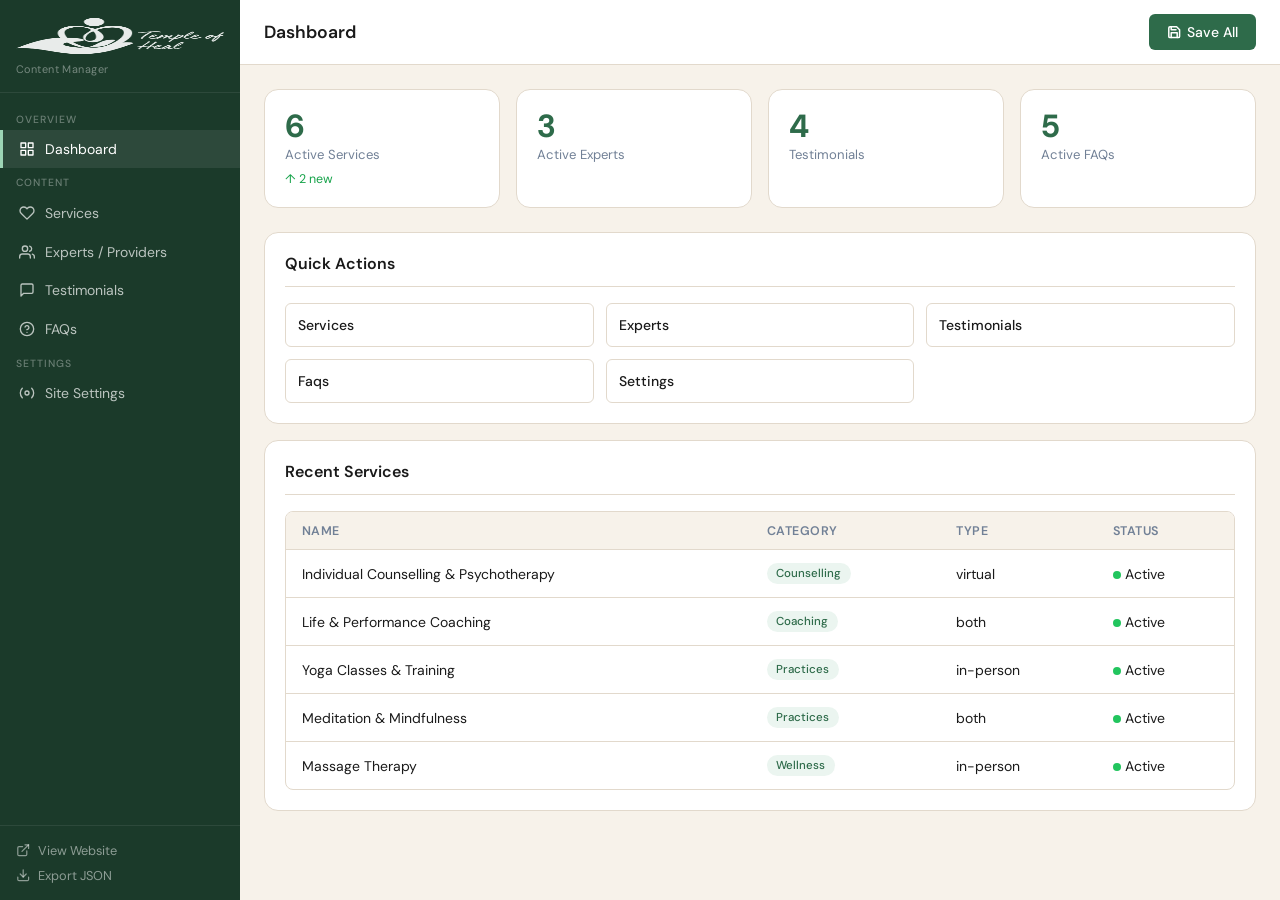
==== commit b872f225: "Add mock sign-in for Shohreh→provider portal; update admin logo - account.html: mock users (shohreh/" ====
--- a/admin/index.html
+++ b/admin/index.html
@@ -32,12 +32,12 @@
       display: flex; flex-direction: column; overflow-y: auto;
     }
     .sidebar-header {
-      padding: 1.25rem 1rem; border-bottom: 1px solid rgba(255,255,255,.08);
-      display: flex; align-items: center; gap: .6rem;
-      color: #fff; font-size: 1rem; font-weight: 600;
-    }
-    .sidebar-header svg { color: #9DD4B5; width: 1.1rem; height: 1.1rem; }
-    .sidebar-header small { display: block; font-size: .7rem; font-weight: 400; color: rgba(255,255,255,.5); }
+      padding: 1.1rem 1rem 1rem; border-bottom: 1px solid rgba(255,255,255,.08);
+      display: flex; flex-direction: column; gap: .5rem;
+      color: #fff;
+    }
+    .sidebar-header img { height: 36px; width: auto; filter: brightness(0) invert(1); opacity: .9; }
+    .sidebar-header small { display: block; font-size: .68rem; font-weight: 400; color: rgba(255,255,255,.4); letter-spacing: .04em; }
     .sidebar-nav { flex: 1; padding: .75rem 0; }
     .nav-section { padding: .5rem 1rem .25rem; font-size: .65rem; letter-spacing: .1em; text-transform: uppercase; color: rgba(255,255,255,.35); font-weight: 500; }
     .nav-item {
@@ -188,8 +188,8 @@
   <!-- ── Sidebar ────────────────────────────────────────── -->
   <aside class="sidebar" role="navigation" aria-label="Admin navigation">
     <div class="sidebar-header">
-      <svg viewBox="0 0 24 24" fill="none" stroke="currentColor" stroke-width="1.8" stroke-linecap="round" stroke-linejoin="round" aria-hidden="true"><path d="M12 2C6 2 3 7 3 12c0 3 1.5 5.5 4 7"/><path d="M12 2c6 0 9 5 9 10 0 3-1.5 5.5-4 7"/><path d="M12 22V10"/><path d="M8 14c1.5-1 3-1.5 4-1.5s2.5.5 4 1.5"/></svg>
-      <div>Temple of Heal<small>Content Manager</small></div>
+      <img src="../assets/logo.png" alt="Temple of Heal">
+      <small>Content Manager</small>
     </div>
 
     <nav class="sidebar-nav">
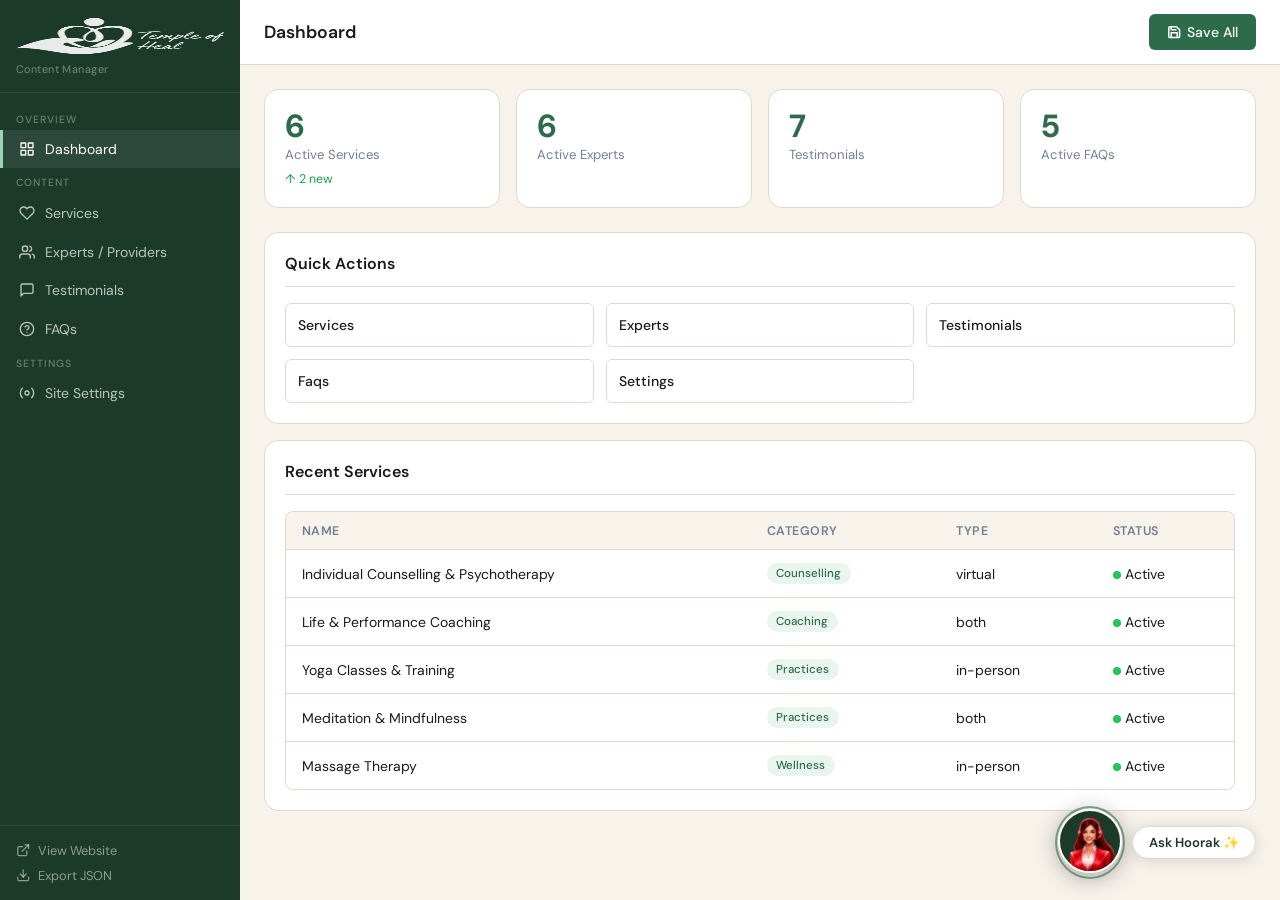
==== commit 34c23d7c: "Add Hoorak AI widget to become-a-provider, my-account, and admin become-a-provider.html: - Replace o" ====
--- a/admin/index.html
+++ b/admin/index.html
@@ -884,5 +884,233 @@
   renderPanel('dashboard');
 })();
 </script>
+
+<!-- ── HOORAK AI WIDGET (self-contained) ── -->
+<style>
+  .hk-widget {
+    position:fixed; bottom:1.5rem; right:1.5rem; z-index:9999;
+    display:flex; flex-direction:column; align-items:flex-end; gap:.9rem;
+    font-family:'DM Sans',system-ui,sans-serif;
+  }
+  .hk-panel {
+    width:320px; background:#fff; border-radius:1.25rem;
+    box-shadow:0 32px 80px rgba(0,0,0,.25); overflow:hidden;
+    transform-origin:bottom right;
+    animation:hkIn .28s cubic-bezier(.22,1,.36,1);
+  }
+  @keyframes hkIn { from{opacity:0;transform:scale(.9) translateY(10px)} to{opacity:1;transform:none} }
+  .hk-panel[hidden]{display:none}
+  .hk-head {
+    background:#1B3A2A; padding:1rem 1.25rem;
+    display:flex; align-items:center; gap:.75rem; color:#fff;
+  }
+  .hk-av {
+    width:2.75rem; height:2.75rem; border-radius:50%;
+    overflow:hidden; flex-shrink:0; border:2px solid rgba(255,255,255,.3);
+  }
+  .hk-av img{width:100%;height:100%;object-fit:cover;object-position:top}
+  .hk-head-text strong{display:block;font-size:.9rem}
+  .hk-head-text span{font-size:.72rem;opacity:.7}
+  .hk-dot{width:.5rem;height:.5rem;border-radius:50%;background:#4ADE80;margin-left:auto;box-shadow:0 0 6px #4ADE80}
+  .hk-body{padding:1.25rem;max-height:320px;overflow-y:auto}
+  .hk-greeting{
+    background:#f0f6f2; border-radius:.75rem; padding:.85rem 1rem;
+    font-size:.85rem; line-height:1.6; color:#1a1a1a; margin-bottom:.9rem;
+  }
+  .hk-greeting strong{display:block;margin-bottom:.25rem;color:#1B3A2A}
+  .hk-chips{display:flex;flex-direction:column;gap:.5rem}
+  .hk-chip{
+    padding:.55rem .9rem; border-radius:.75rem;
+    border:1.5px solid #E2D9CC; background:#fff;
+    font-size:.8rem; color:#4A5568; cursor:pointer;
+    font-family:inherit; text-align:left; transition:all .15s;
+  }
+  .hk-chip:hover{border-color:#2E6B4A;color:#2E6B4A;background:rgba(46,107,74,.06)}
+  .hk-msgs{display:flex;flex-direction:column;gap:.6rem}
+  .hk-msg{max-width:85%;padding:.6rem .85rem;border-radius:1rem;font-size:.82rem;line-height:1.55}
+  .hk-msg.bot{background:#f0f6f2;color:#1a1a1a;align-self:flex-start;border-bottom-left-radius:.25rem}
+  .hk-msg.user{background:#2E6B4A;color:#fff;align-self:flex-end;border-bottom-right-radius:.25rem}
+  .hk-typing{display:flex;gap:4px;align-items:center;padding:.5rem .7rem;background:#f0f6f2;border-radius:1rem;width:fit-content}
+  .hk-typing span{width:.45rem;height:.45rem;border-radius:50%;background:#2E6B4A;animation:hkDot .9s infinite ease-in-out alternate}
+  .hk-typing span:nth-child(2){animation-delay:.15s} .hk-typing span:nth-child(3){animation-delay:.3s}
+  @keyframes hkDot{from{opacity:.2;transform:scale(.8)}to{opacity:1;transform:scale(1)}}
+  .hk-foot{
+    display:flex; gap:.5rem; padding:.85rem 1.25rem;
+    border-top:1px solid #E2D9CC; background:#fff;
+  }
+  .hk-input{
+    flex:1; border:1.5px solid #E2D9CC; border-radius:999px;
+    padding:.5rem .9rem; font-size:.85rem; outline:none;
+    font-family:inherit; transition:border-color .2s;
+  }
+  .hk-input:focus{border-color:#2E6B4A}
+  .hk-input::placeholder{color:#A0ADB8}
+  .hk-send{
+    width:2.1rem;height:2.1rem;border-radius:50%;
+    background:#2E6B4A;color:#fff;border:none;cursor:pointer;
+    display:flex;align-items:center;justify-content:center;flex-shrink:0;
+    transition:background .2s;
+  }
+  .hk-send:hover{background:#245839}
+  .hk-send svg{width:.9rem;height:.9rem}
+  .hk-row{display:flex;align-items:center;gap:.65rem}
+  .hk-trigger{
+    width:4rem;height:4rem;border-radius:50%;background:#1B3A2A;
+    border:2.5px solid #fff;overflow:hidden;cursor:pointer;
+    box-shadow:0 4px 24px rgba(0,0,0,.35); flex-shrink:0;
+    transition:transform .2s,box-shadow .2s; padding:0;
+  }
+  .hk-trigger:hover{transform:scale(1.07);box-shadow:0 6px 28px rgba(0,0,0,.4)}
+  .hk-trigger img{width:100%;height:100%;object-fit:cover;object-position:top}
+  .hk-trigger-lbl{
+    background:#fff;color:#1B3A2A;padding:.42rem 1rem;
+    border-radius:999px;font-size:.82rem;font-weight:600;
+    box-shadow:0 2px 16px rgba(0,0,0,.13);border:1px solid #E2D9CC;
+    white-space:nowrap;cursor:pointer;
+    animation:hkLblIn .5s cubic-bezier(.22,1,.36,1) 1.8s both;
+    transition:opacity .2s,transform .2s;
+  }
+  .hk-trigger-lbl:hover{background:#f0f6f2}
+  @keyframes hkLblIn{from{opacity:0;transform:translateX(10px)}to{opacity:1;transform:none}}
+  .hk-open .hk-trigger img{display:none}
+  .hk-close-ico{display:none;width:1.25rem;height:1.25rem;margin:auto}
+  .hk-open .hk-close-ico{display:block}
+  .hk-open .hk-trigger-lbl{opacity:0;pointer-events:none;transform:translateX(8px)}
+  .hk-pulse{
+    position:absolute;inset:-3px;border-radius:50%;
+    border:2px solid #2E6B4A;animation:hkPulse 2.5s infinite;opacity:.6;pointer-events:none;
+  }
+  @keyframes hkPulse{0%{opacity:.6;transform:scale(1)}70%{opacity:0;transform:scale(1.35)}100%{opacity:0;transform:scale(1.35)}}
+  .hk-trigger-wrap{position:relative;flex-shrink:0}
+</style>
+
+<div class="hk-widget" id="hk-widget">
+  <div class="hk-panel" id="hk-panel" hidden>
+    <div class="hk-head">
+      <div class="hk-av"><img src="../assets/hoorak-agent.png" alt="Hoorak"></div>
+      <div class="hk-head-text"><strong>Hoorak</strong><span>CMS Assistant</span></div>
+      <div class="hk-dot"></div>
+    </div>
+    <div class="hk-body" id="hk-body">
+      <div id="hk-intro">
+        <div class="hk-greeting">
+          <strong>👋 Hi, I'm Hoorak!</strong>
+          I'm here to help you manage the Temple of Heal CMS. What would you like to do?
+        </div>
+        <div class="hk-chips">
+          <button class="hk-chip" onclick="hkAsk('How do I add or edit a service?')">📋 Add or edit a service</button>
+          <button class="hk-chip" onclick="hkAsk('How do I manage provider profiles?')">👤 Manage provider profiles</button>
+          <button class="hk-chip" onclick="hkAsk('How do I update testimonials or FAQs?')">✏️ Update testimonials or FAQs</button>
+          <button class="hk-chip" onclick="hkAsk('How do I change site settings?')">⚙️ Site settings & logo</button>
+        </div>
+      </div>
+      <div id="hk-chat" style="display:none">
+        <div class="hk-msgs" id="hk-msgs"></div>
+      </div>
+    </div>
+    <div class="hk-foot">
+      <input class="hk-input" id="hk-input" type="text" placeholder="Ask anything about the CMS…" autocomplete="off">
+      <button class="hk-send" id="hk-send" aria-label="Send">
+        <svg viewBox="0 0 24 24" fill="none" stroke="currentColor" stroke-width="2.5" stroke-linecap="round" stroke-linejoin="round"><line x1="22" y1="2" x2="11" y2="13"/><polygon points="22 2 15 22 11 13 2 9 22 2"/></svg>
+      </button>
+    </div>
+  </div>
+  <div class="hk-row">
+    <div class="hk-trigger-wrap">
+      <span class="hk-pulse"></span>
+      <button class="hk-trigger" id="hk-trigger" aria-label="Chat with Hoorak" onclick="hkToggle()">
+        <img src="../assets/hoorak-agent.png" alt="Hoorak">
+        <svg class="hk-close-ico" viewBox="0 0 24 24" fill="none" stroke="white" stroke-width="2.5" stroke-linecap="round" stroke-linejoin="round"><line x1="18" y1="6" x2="6" y2="18"/><line x1="6" y1="6" x2="18" y2="18"/></svg>
+      </button>
+    </div>
+    <span class="hk-trigger-lbl" onclick="hkToggle()">Ask Hoorak ✨</span>
+  </div>
+</div>
+
+<script>
+(function(){
+  const RESPONSES = {
+    'how do i add':     "To add a service, click **Services** in the left sidebar → **Add New Service** button. Fill in the name, category, description, price range, session type, and required fields, then click Save.",
+    'edit a service':   "Click **Services** in the sidebar, find the service in the list and click **Edit**. Update any fields and hit **Save Changes**. Changes go live instantly.",
+    'provider':         "Go to **Experts** in the sidebar. You can add a new provider with their photo, bio, specialty, rating and tier, or click an existing one to edit. Toggle **Active** to show or hide them on the site.",
+    'testimonial':      "Click **Testimonials** in the sidebar. Add or edit client quotes, their name, avatar URL, and star rating. Inactive testimonials are hidden from the homepage.",
+    'faq':              "Go to **FAQs** in the sidebar. Each FAQ has a question and answer. Toggle **Active** to control which ones appear on the site.",
+    'site setting':     "Click **Settings** in the sidebar. You can update the site name, tagline, about text, contact info, social links, and logo URL.",
+    'logo':             "In **Settings**, paste the URL of your new logo into the **Logo URL** field and click Save. Leave it blank to use the default.",
+    'how do i change':  "Navigate to the relevant section in the sidebar (Services, Experts, Testimonials, FAQs, or Settings), edit the fields you need, and click **Save**.",
+    'delete':           "Find the item in its section, click **Edit**, then scroll to the bottom and click **Delete**. This cannot be undone.",
+    'publish':          "All changes are saved to your browser's localStorage and go live on the site immediately — no extra publish step needed.",
+  };
+
+  let open = false;
+  let idx  = 0;
+  const DEFAULT = [
+    "Great question! The CMS lets you manage Services, Experts, Testimonials, FAQs and Site Settings from the sidebar. Which section can I help you with?",
+    "You can update any content by clicking the relevant section in the left sidebar. Would you like step-by-step instructions?",
+    "All your changes save instantly to localStorage and reflect on the live site. Is there a specific section you're working on?",
+  ];
+
+  window.hkToggle = function() {
+    open = !open;
+    const w = document.getElementById('hk-widget');
+    const p = document.getElementById('hk-panel');
+    w.classList.toggle('hk-open', open);
+    p.hidden = !open;
+  };
+
+  window.hkAsk = function(q) {
+    document.getElementById('hk-intro').style.display = 'none';
+    document.getElementById('hk-chat').style.display  = '';
+    addMsg(q, 'user');
+    respond(q);
+  };
+
+  document.getElementById('hk-send').addEventListener('click', send);
+  document.getElementById('hk-input').addEventListener('keydown', e => { if (e.key === 'Enter') send(); });
+
+  function send() {
+    const inp = document.getElementById('hk-input');
+    const q = inp.value.trim();
+    if (!q) return;
+    inp.value = '';
+    document.getElementById('hk-intro').style.display = 'none';
+    document.getElementById('hk-chat').style.display  = '';
+    addMsg(q, 'user');
+    respond(q);
+  }
+
+  function respond(q) {
+    const typing = addTyping();
+    setTimeout(() => {
+      typing.remove();
+      const lq = q.toLowerCase();
+      let reply = DEFAULT[idx++ % DEFAULT.length];
+      for (const [key, val] of Object.entries(RESPONSES)) {
+        if (lq.includes(key)) { reply = val; break; }
+      }
+      addMsg(reply, 'bot');
+    }, 900);
+  }
+
+  function addMsg(text, role) {
+    const msgs = document.getElementById('hk-msgs');
+    const d = document.createElement('div');
+    d.className = 'hk-msg ' + role;
+    d.textContent = text;
+    msgs.appendChild(d);
+    msgs.scrollTop = msgs.scrollHeight;
+  }
+
+  function addTyping() {
+    const msgs = document.getElementById('hk-msgs');
+    const d = document.createElement('div');
+    d.className = 'hk-typing';
+    d.innerHTML = '<span></span><span></span><span></span>';
+    msgs.appendChild(d);
+    msgs.scrollTop = msgs.scrollHeight;
+    return d;
+  }
+})();
+</script>
 </body>
 </html>
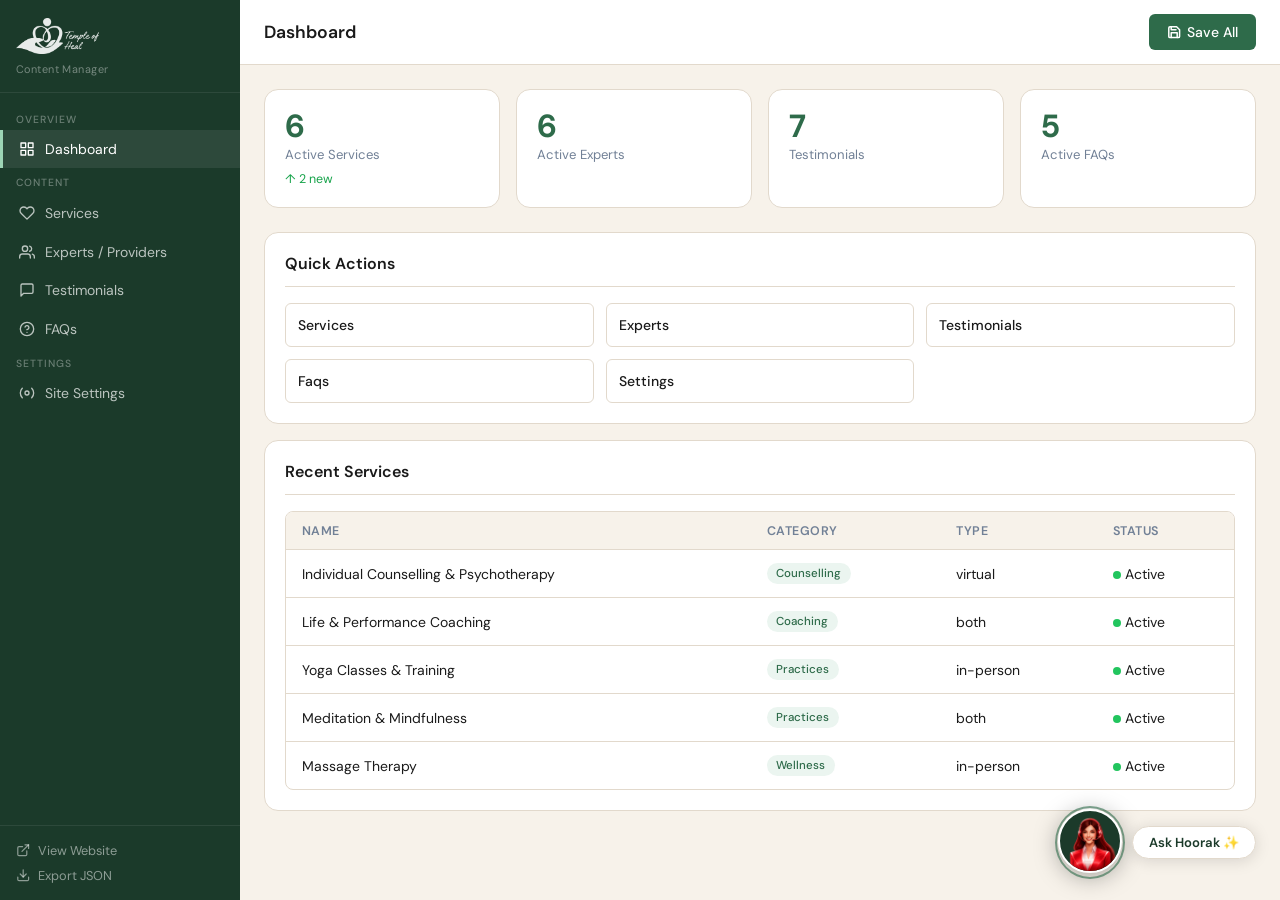
==== commit 0bf57bf7: "Fix admin sidebar logo aspect ratio distortion Flex column container was stretching img width to sid" ====
--- a/admin/index.html
+++ b/admin/index.html
@@ -36,7 +36,7 @@
       display: flex; flex-direction: column; gap: .5rem;
       color: #fff;
     }
-    .sidebar-header img { height: 36px; width: auto; filter: brightness(0) invert(1); opacity: .9; }
+    .sidebar-header img { height: 36px; width: auto; max-width: 100%; object-fit: contain; object-position: left; align-self: flex-start; filter: brightness(0) invert(1); opacity: .9; }
     .sidebar-header small { display: block; font-size: .68rem; font-weight: 400; color: rgba(255,255,255,.4); letter-spacing: .04em; }
     .sidebar-nav { flex: 1; padding: .75rem 0; }
     .nav-section { padding: .5rem 1rem .25rem; font-size: .65rem; letter-spacing: .1em; text-transform: uppercase; color: rgba(255,255,255,.35); font-weight: 500; }
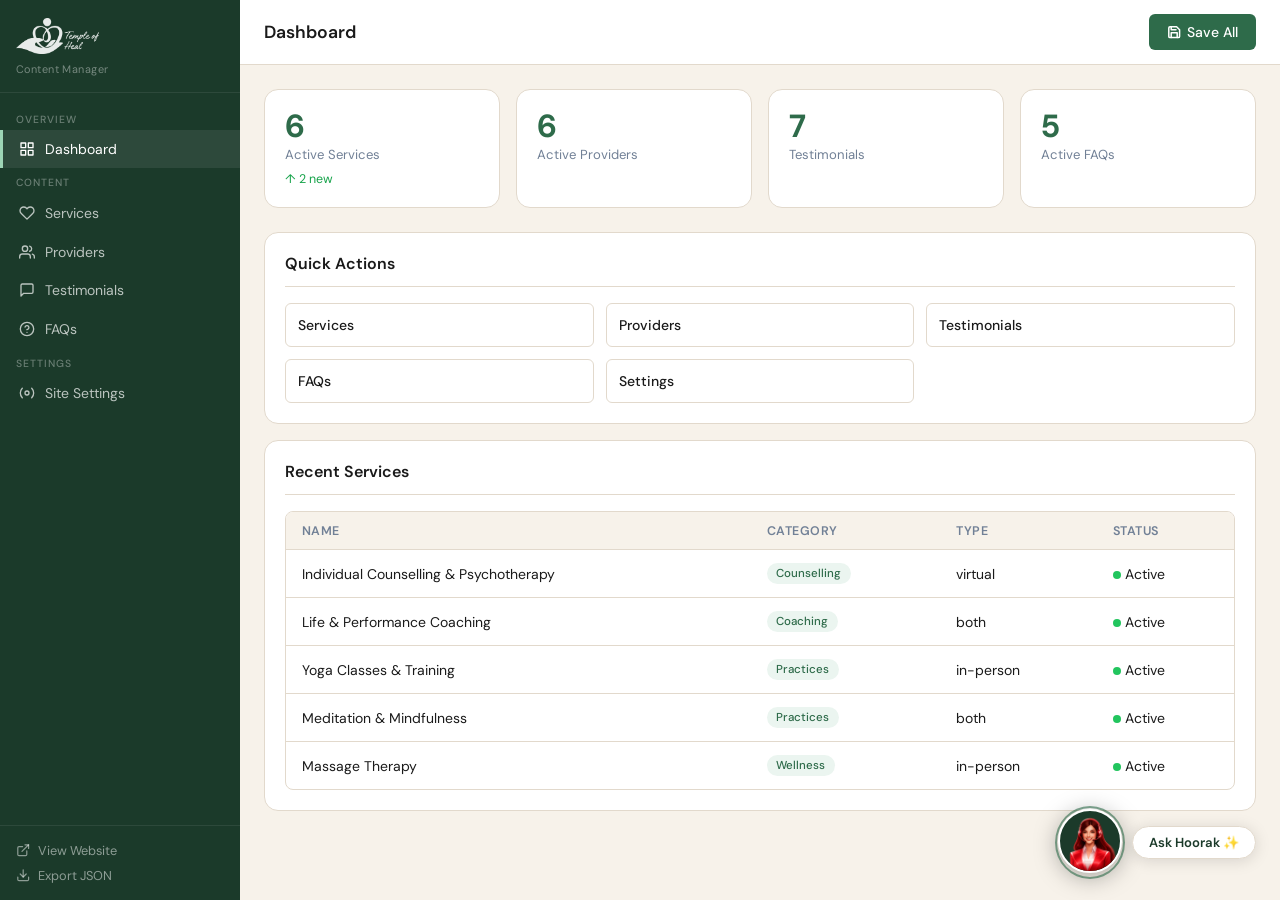
==== commit 7b66414a: "Replace 'Experts' with 'Providers' in all user-visible text admin/index.html: - Sidebar nav: 'Expert" ====
--- a/admin/index.html
+++ b/admin/index.html
@@ -206,7 +206,7 @@
       </div>
       <div class="nav-item" data-panel="experts">
         <svg viewBox="0 0 24 24" fill="none" stroke="currentColor" stroke-width="2" stroke-linecap="round" stroke-linejoin="round"><path d="M17 21v-2a4 4 0 0 0-4-4H5a4 4 0 0 0-4 4v2"/><circle cx="9" cy="7" r="4"/><path d="M23 21v-2a4 4 0 0 0-3-3.87"/><path d="M16 3.13a4 4 0 0 1 0 7.75"/></svg>
-        Experts / Providers
+        Providers
       </div>
       <div class="nav-item" data-panel="testimonials">
         <svg viewBox="0 0 24 24" fill="none" stroke="currentColor" stroke-width="2" stroke-linecap="round" stroke-linejoin="round"><path d="M21 15a2 2 0 0 1-2 2H7l-4 4V5a2 2 0 0 1 2-2h14a2 2 0 0 1 2 2z"/></svg>
@@ -372,17 +372,17 @@
     return `
     <div class="stats-grid">
       <div class="stat-card"><span class="num">${activeServices}</span><div class="lbl">Active Services</div><div class="chg">↑ ${cms.services.filter(s=>s.isNew).length} new</div></div>
-      <div class="stat-card"><span class="num">${activeExperts}</span><div class="lbl">Active Experts</div></div>
+      <div class="stat-card"><span class="num">${activeExperts}</span><div class="lbl">Active Providers</div></div>
       <div class="stat-card"><span class="num">${cms.testimonials.filter(t=>t.isActive).length}</span><div class="lbl">Testimonials</div></div>
       <div class="stat-card"><span class="num">${cms.faqs.filter(f=>f.isActive).length}</span><div class="lbl">Active FAQs</div></div>
     </div>
     <div class="card">
       <div class="card-header"><h2>Quick Actions</h2></div>
       <div style="display:grid;grid-template-columns:repeat(3,1fr);gap:.75rem">
-        ${['services','experts','testimonials','faqs','settings'].map(p=>`
+        ${[['services','Services'],['experts','Providers'],['testimonials','Testimonials'],['faqs','FAQs'],['settings','Settings']].map(([p,lbl])=>`
           <button class="btn btn-secondary" onclick="document.querySelector('[data-panel=${p}]').click()"
             style="justify-content:flex-start;gap:.5rem;padding:.75rem">
-            ${p.charAt(0).toUpperCase()+p.slice(1)}
+            ${lbl}
           </button>`).join('')}
       </div>
     </div>
@@ -581,8 +581,8 @@
     return `
     <div class="card">
       <div class="card-header">
-        <h2>Experts / Providers (${cms.experts.length})</h2>
-        <button class="btn btn-primary btn-sm" id="add-expert-btn">+ Add Expert</button>
+        <h2>Providers (${cms.experts.length})</h2>
+        <button class="btn btn-primary btn-sm" id="add-expert-btn">+ Add Provider</button>
       </div>
       <div class="table-wrap">
         <table>
@@ -649,7 +649,7 @@
 
   function bindExpertEvents() {
     document.getElementById('add-expert-btn').addEventListener('click', () => {
-      openModal('Add Expert', expertModalHTML({isActive:true}), () => {
+      openModal('Add Provider', expertModalHTML({isActive:true}), () => {
         const ex = collectExpertForm();
         if (!ex.name) return;
         cms.experts.push(ex);
@@ -658,14 +658,14 @@
     document.querySelectorAll('.edit-expert').forEach(btn => {
       btn.addEventListener('click', () => {
         const i = +btn.dataset.idx;
-        openModal('Edit Expert: ' + cms.experts[i].name, expertModalHTML(cms.experts[i]), () => {
+        openModal('Edit Provider: ' + cms.experts[i].name, expertModalHTML(cms.experts[i]), () => {
           cms.experts[i] = { ...cms.experts[i], ...collectExpertForm() };
         });
       });
     });
     document.querySelectorAll('.del-expert').forEach(btn => {
       btn.addEventListener('click', () => {
-        if (!confirm('Delete this expert?')) return;
+        if (!confirm('Delete this provider?')) return;
         cms.experts.splice(+btn.dataset.idx, 1);
         saveCMS(); renderPanel('experts');
       });
@@ -1032,12 +1032,12 @@
   const RESPONSES = {
     'how do i add':     "To add a service, click **Services** in the left sidebar → **Add New Service** button. Fill in the name, category, description, price range, session type, and required fields, then click Save.",
     'edit a service':   "Click **Services** in the sidebar, find the service in the list and click **Edit**. Update any fields and hit **Save Changes**. Changes go live instantly.",
-    'provider':         "Go to **Experts** in the sidebar. You can add a new provider with their photo, bio, specialty, rating and tier, or click an existing one to edit. Toggle **Active** to show or hide them on the site.",
+    'provider':         "Go to **Providers** in the sidebar. You can add a new provider with their photo, bio, specialty, rating and tier, or click an existing one to edit. Toggle **Active** to show or hide them on the site.",
     'testimonial':      "Click **Testimonials** in the sidebar. Add or edit client quotes, their name, avatar URL, and star rating. Inactive testimonials are hidden from the homepage.",
     'faq':              "Go to **FAQs** in the sidebar. Each FAQ has a question and answer. Toggle **Active** to control which ones appear on the site.",
     'site setting':     "Click **Settings** in the sidebar. You can update the site name, tagline, about text, contact info, social links, and logo URL.",
     'logo':             "In **Settings**, paste the URL of your new logo into the **Logo URL** field and click Save. Leave it blank to use the default.",
-    'how do i change':  "Navigate to the relevant section in the sidebar (Services, Experts, Testimonials, FAQs, or Settings), edit the fields you need, and click **Save**.",
+    'how do i change':  "Navigate to the relevant section in the sidebar (Services, Providers, Testimonials, FAQs, or Settings), edit the fields you need, and click **Save**.",
     'delete':           "Find the item in its section, click **Edit**, then scroll to the bottom and click **Delete**. This cannot be undone.",
     'publish':          "All changes are saved to your browser's localStorage and go live on the site immediately — no extra publish step needed.",
   };
@@ -1045,7 +1045,7 @@
   let open = false;
   let idx  = 0;
   const DEFAULT = [
-    "Great question! The CMS lets you manage Services, Experts, Testimonials, FAQs and Site Settings from the sidebar. Which section can I help you with?",
+    "Great question! The CMS lets you manage Services, Providers, Testimonials, FAQs and Site Settings from the sidebar. Which section can I help you with?",
     "You can update any content by clicking the relevant section in the left sidebar. Would you like step-by-step instructions?",
     "All your changes save instantly to localStorage and reflect on the live site. Is there a specific section you're working on?",
   ];
